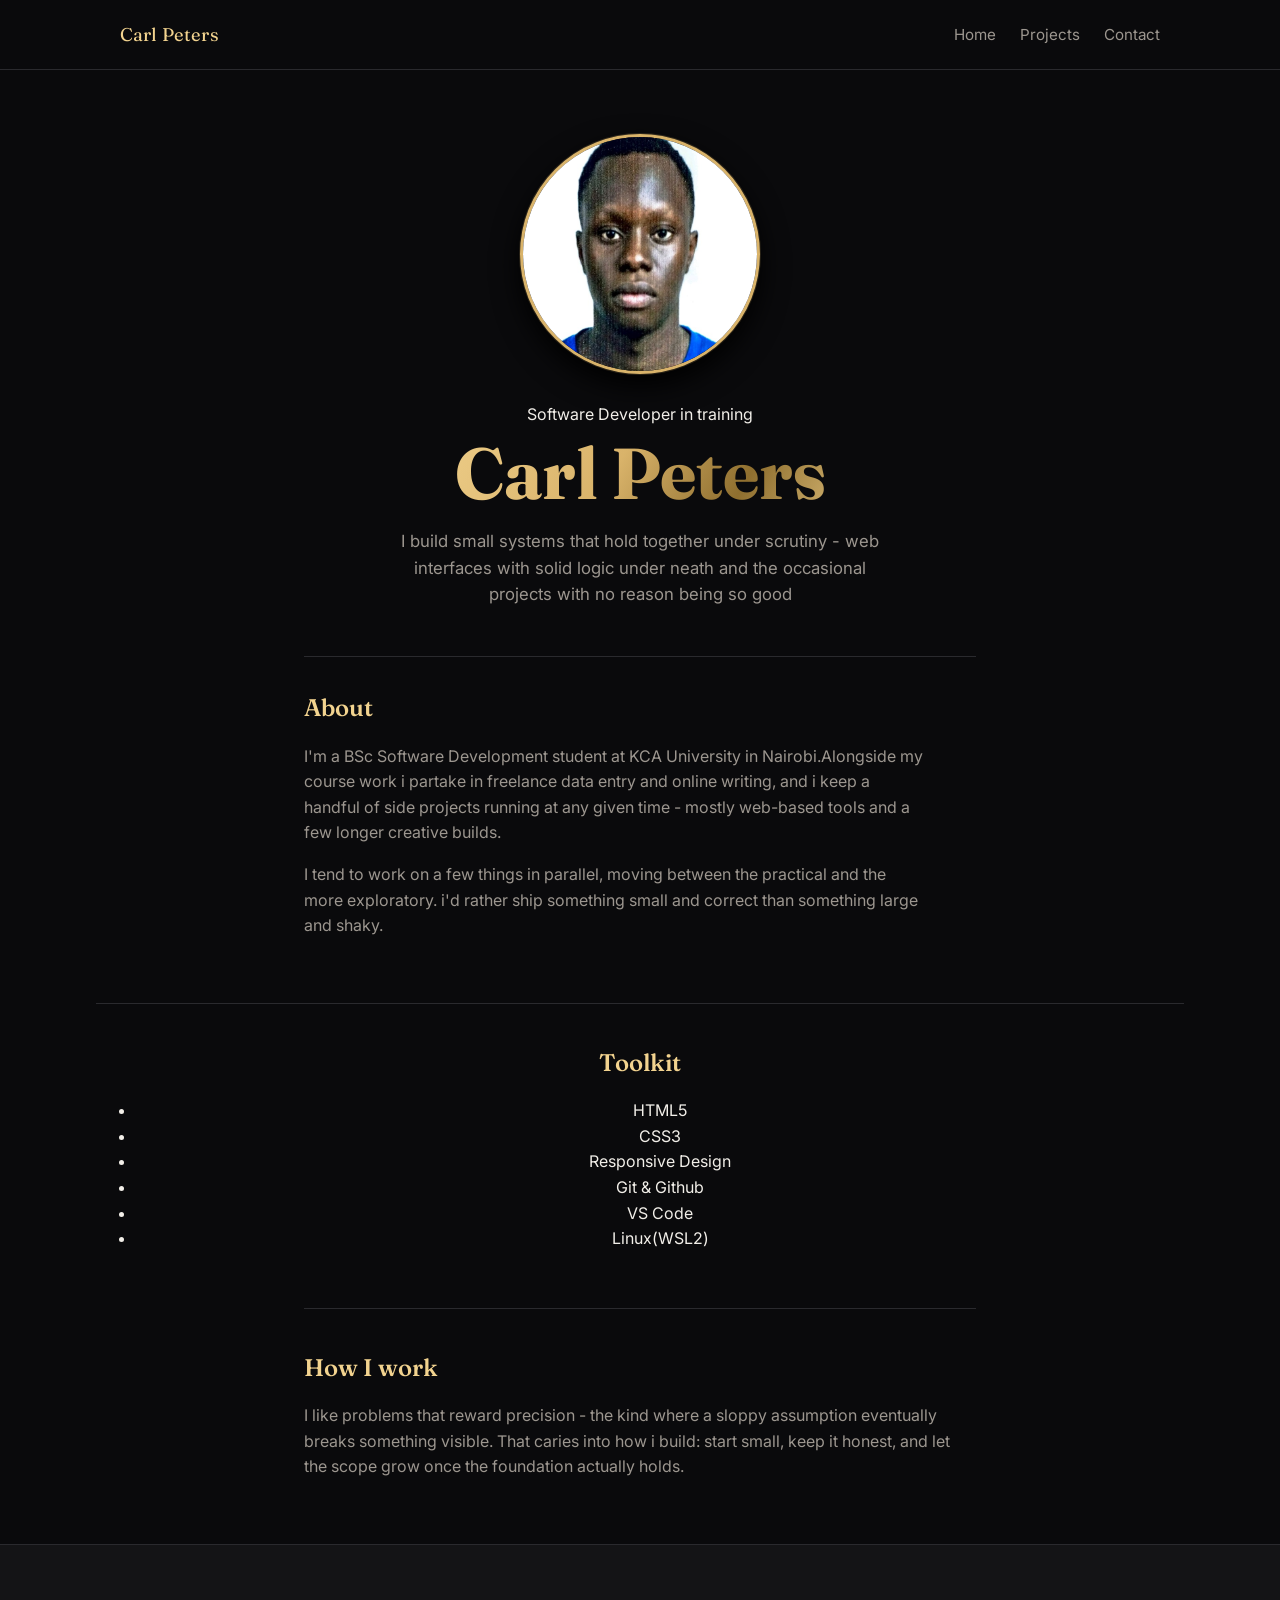
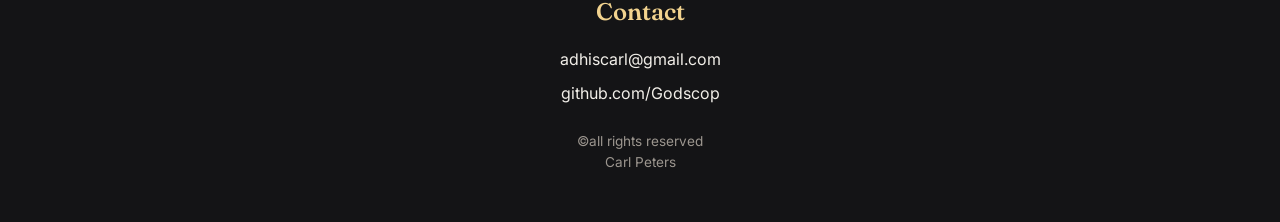
==== index.html @ 81943420 "Portfolio home page and projects catalogue" ====
<!DOCTYPE html>
<html lang="en">
<head>
<meta charset="UTF-8"/>
<meta name="Viewport" content="width=device-width, initial-scale=1.0" />
<title>Carl Peters - Software Developer</title>
<meta name="description" content="Portfolio of Carl Peters, a Software Development at KCA University,Nairobi ,Kenya" />
<link rel="preconnect" href="https://fonts.googleapis.com" />
<link rel="preconnect" href="https://fonts.gstatic.com" crossorigin />
<link href="https://fonts.googleapis.com/css2?family=Fraunces:opz,wght@9..144,380;9..144,560&family=Inter:wght@400;500;600&display=swap" rel="stylesheet" />
<link rel="stylesheet" href="style.css" />
</head>
<body>
<a class="skip-link" href="#main">Skip to content</a>

<header class="site-header">
  <div class="wrap header-inner">
    <a class="wordmark" href="#top">Carl Peters</a>
        <nav aria-label="Primary">
            <ul>
                <li><a href="#top">Home</a></li>
                <li><a href="projects.html">Projects</a></li>
                <li><a href="#contact">Contact</a></li>
            </ul>
        </nav>
  </div>
</header>

<main id="main">
    <section id="top" class="hero wrap">
        <div class="hero-text">
            <p class="eyebrow">Software Developer in training</p>
            <h1><b>Carl Peters</b></h1>
            <p class="hero-lede">I build small systems that hold together under scrutiny - web interfaces with solid logic under neath and the occasional projects with no reason being so good</p>
        </div>
        <div class="hero-photo">
            <img src="assets/profile.jpg" alt="Potrait of Carl Peters" width="220" height="220" />
        </div>
    </section>

    <section id="about" class="about wrap">
        <h2>About</h2>
        <p>I'm a BSc Software Development student at KCA University in Nairobi.Alongside my course work i partake in freelance data entry and online writing, and i keep a handful of side projects running at any given time - mostly web-based tools and a few longer creative builds.</p>
        <p>I tend to work on a few things in parallel, moving between the practical and the more exploratory. i'd rather ship something small and correct than something large and shaky.</p>
    </section>

    <section id="skills" class="skills wrap">
        <h2>Toolkit</h2>
        <ul class="skill-tags">
            <li>HTML5</li>
            <li>CSS3</li>
            <li>Responsive Design</li>
            <li>Git &amp; Github</li>
            <li>VS Code</li>
            <li>Linux(WSL2)</li>
        </ul>
    </section>

    <section id="approach" class="approach wrap">
        <h2>How I work</h2>
        <p>I like problems that reward precision - the kind where a sloppy assumption eventually breaks something visible. That caries into how i build: start small, keep it honest, and let the scope grow once the foundation actually holds.</p>
    </section>
</main>

<footer id="contact" class="site-footer">
    <div class="wrap footer-inner">
        <h2>Contact</h2>
        <ul class="contact-list">
            <li><a href="malito:your.email@example.com">adhiscarl@gmail.com</a></li>
            <li><a href="https://github.com/Godscop" target="_blank" rel="noopener noreferrer">github.com/Godscop</a> </li>
        </ul>
        <p class="fine-print">&copy;all rights reserved<br>Carl Peters</p>
    </div>
</footer>

</body>
</html>
---- style.css ----
:root {
    --bg: #0a0a0c;
    --surface: #141416;
    --text: #f2efe9;
    --text-muted: #9c968f;
    --gold: #d9b36a;
    --gold-bright: #f2d38f;
    --gold-deep: #8f6f2f;
    --rule: #2a2a2e;
    --font-display: 'Fraunces', Georgia, serif;
    --font-body: 'Inter', -apple-system, BlinkMacSystemFont, sans-serif;
    --measure: 62ch;
}
* {box-sizing: border-box; }
html {scroll-behavior: smooth; }

body{
    margin: 0;
    background: var(--bg);
    color: var(--text);
    font-family: var(--font-body);
    line-height: 1.6;
}

.skip-link{
    position: absolute;
    left: -999px;
    top: 0;
    background: var(--gold);
    color: #0a0a0c;
    padding: 0.75rem 1rem;
    z-index: 100;
}
.skip-link:focus {
    left: 1rem;
    top: 1rem;
}

a { color: inherit; }
a:focus-visible,
button:focus-visible{
    outline: 2px solid var(--gold);
    outline-offset: 3px;
}

.wrap{
    max-width: 68rem;
    margin: 0 auto;
    padding:0 1.5rem;
}

/*Header / nav */
.site-header{
    border-bottom: 1px solid var(--rule);
    padding: 1.25rem 0;
}
.header-inner{
    display: flex;
    flex-wrap: wrap;
    align-items:center;
    justify-content: space-between;
    gap: 0.75rem;
}
.wordmark{
    font-family: var(--font-display);
    font-size: 1.15rem;
    text-decoration: none;
    color: var(--gold-bright);
    letter-spacing: 0.01rem;
}
nav ul{
    list-style: none;
    display: flex;
    gap: 1.5rem;
    margin: 0;
    padding: 0;
}
nav a{
    text-decoration: none;
    color: var(--text-muted);
    font-size: 0.95rem;
    transition: color 0.15s ease;
}
nav a:hover,
nav a:focus-visible {color: var(--gold); }

/* Hero */
.hero {
    display: flex;
    flex-direction: column-reverse;
    align-items: center;
    text-align: center;
    gap: 1.75rem;
    padding: 4rem 0 3rem;
}
.eyebrow{
    color: var(--accent);
    font-size: 1rem;
    margin: 0 0 0.5rem;
}
h1{
    font-family: var(--font-display);
    font-size: clamp(2.25rem, 9vw, 4.5rem);
    font-weight: 560;
    margin: 0 0 1rem;
    line-height: 1.05;
    color: var(--gold);
    background: linear-gradient(120deg, var(--gold-bright), var(--gold) 45%, var(--gold-deep) 70%, var(--gold-bright));
    -webkit-background-clip: text;
    background-clip: text;
    -webkit-text-fill-color: transparent;
}
.hero-lede{
    color: var(--text-muted);
    font-size: 1.05rem;
    max-width: 46ch;
    margin: 0 auto;
}
.hero-photo img{
    display: block;
    width: 180px;
    height: 180px;
    object-fit: cover;
    border: 3px solid var(--gold);
    border-radius: 50%;
    box-shadow: 0 0 0 1px rgba(217, 179, 106, 0.18), 0 12px 28px rgba(0, 0, 0.6);
}    
/* Section headings */
h2{
    font-family: var(--font-display);
    font-size: 1.5rem;
    font-weight: 560;
    margin: 0 0 1rem;
    color: var(--gold-bright);
}

/* About */
.about{
    padding: 2rem 0 3rem;
    border-top: 1px solid var(--rule);
    max-width: 42rem;
    margin: 0 auto;
}
.about p{ max-width: var(--measure); color: var(--text-muted); }
.about p + p {margin-top: 1rem; }

/* Skills */
.skills{
    padding: 2.5rem 0;
    border-top: 1px solid var(--rule);
    text-align: center;
}
.skills-tags{
    list-style: none;
    display: flex;
    flex-wrap: wrap;
    justify-content: center;
    gap: 0.75rem;
    margin: 0;
    padding: 0;
}
.skills-tags li {
    border: 1px solid var(--gold-deep);
    color: var(--gold-bright);
    background: rgba(217, 179,106, 0.06);
    padding: 0.4rem, 0.9rem;
    border-radius: 999px;
    font-size: 0.85rem;
}

/* Approach */
.approach {
    padding:2.5rem 0 3rem;
    border-top: 1px solid var(--rule);
    max-width: 42rem;
    margin: 0 auto;
}
.approach p { color: var(--text-muted); }

/* Footer / contact */
.site-footer{
    border-top: 1px solid var(--rule);
    padding: 3rem 0;
    background: var(--surface);
}
.footer-inner{
    display: flex;
    flex-direction: column;
    align-items: center;
    text-align: center;
}
.contact-list {
    list-style: none;
    margin: 0 0 1.5rem;
    padding: 0;
    display: flex;
    flex-direction: column;
    align-items: center;
    gap: 0.5rem;
}
.contact-list a {
    text-decoration: none;
    color: var(--text);
    border-bottom: 1px solid transparent;
    transition: border-color 0.15s ease;
}
.contact-list a:hover,
.contact-list a:focus-visible { border-color: var(--gold); }
.fine-print{ color: var(--text-muted); font-size: 0.85rem; margin: 0;}

/* Projects catalogue*/
.projects-intro{
    padding: 3.5rem 0 2rem;
    text-align: center;
    max-width: 42rem;
    margin: 0 auto;
}
.projects-intro h1 { font-size: clamp(2rem, 7vw, 3.25rem); }
.catalog{padding: 1rem 0 4rem; }
.catalog-grid{
    display: grid;
    grid-template-columns: 1fr;
    gap: 1.5rem
}
.project-card{
    border: 1px solid var(--rule);
    border-radius: 6px;
    overflow: hidden;
    background: var(--surface);
    transition: border-color 0.2s ease, transform 0.2s ease;
}
.project-card:hover,
.project-card:focus-within{
    border-color: var(--gold-deep);
    transform: translateY(-3px);
}
.project-thumb{
    aspect-ratio: 16/9;
    background: linear-gradient(135deg, #1b1b1e, #0a0a0c 60%);
    border-bottom: 1px solid var(--rule)
}
.project-thumb img{
    width: 100%;
    height: 100%;
    object-fit: cover;
    display: block;
}
.project-carl h3{
    font-family: var(--font-display);
    font-size: 1.1rem;
    margin: 1rem 1rem 0.25rem;
    color: var(--text);
}
.project-tag{margin: 0 1rem 1rem; color: var(--text-muted); font-size: 0.85rem; }

@media (prefers-reduced-motion: reduce) {
    html{scroll-behavior: auto; }
    *{ transition: none !important; }
}

/* Tablet and up: hero side by side*/
@media (min-width: 40em) {
    .hero-photo img{width:210px; height:210px;}
    .catalog-grid {grid-template-columns: repreat(2, 1fr); }
}

/* Desktop */
@media (min-width:60em){
    .hero-photo img{width: 240px; height: 240px; }
    .catalog-grid{ grid-template-columns: repeat(3, 1fr); }
}
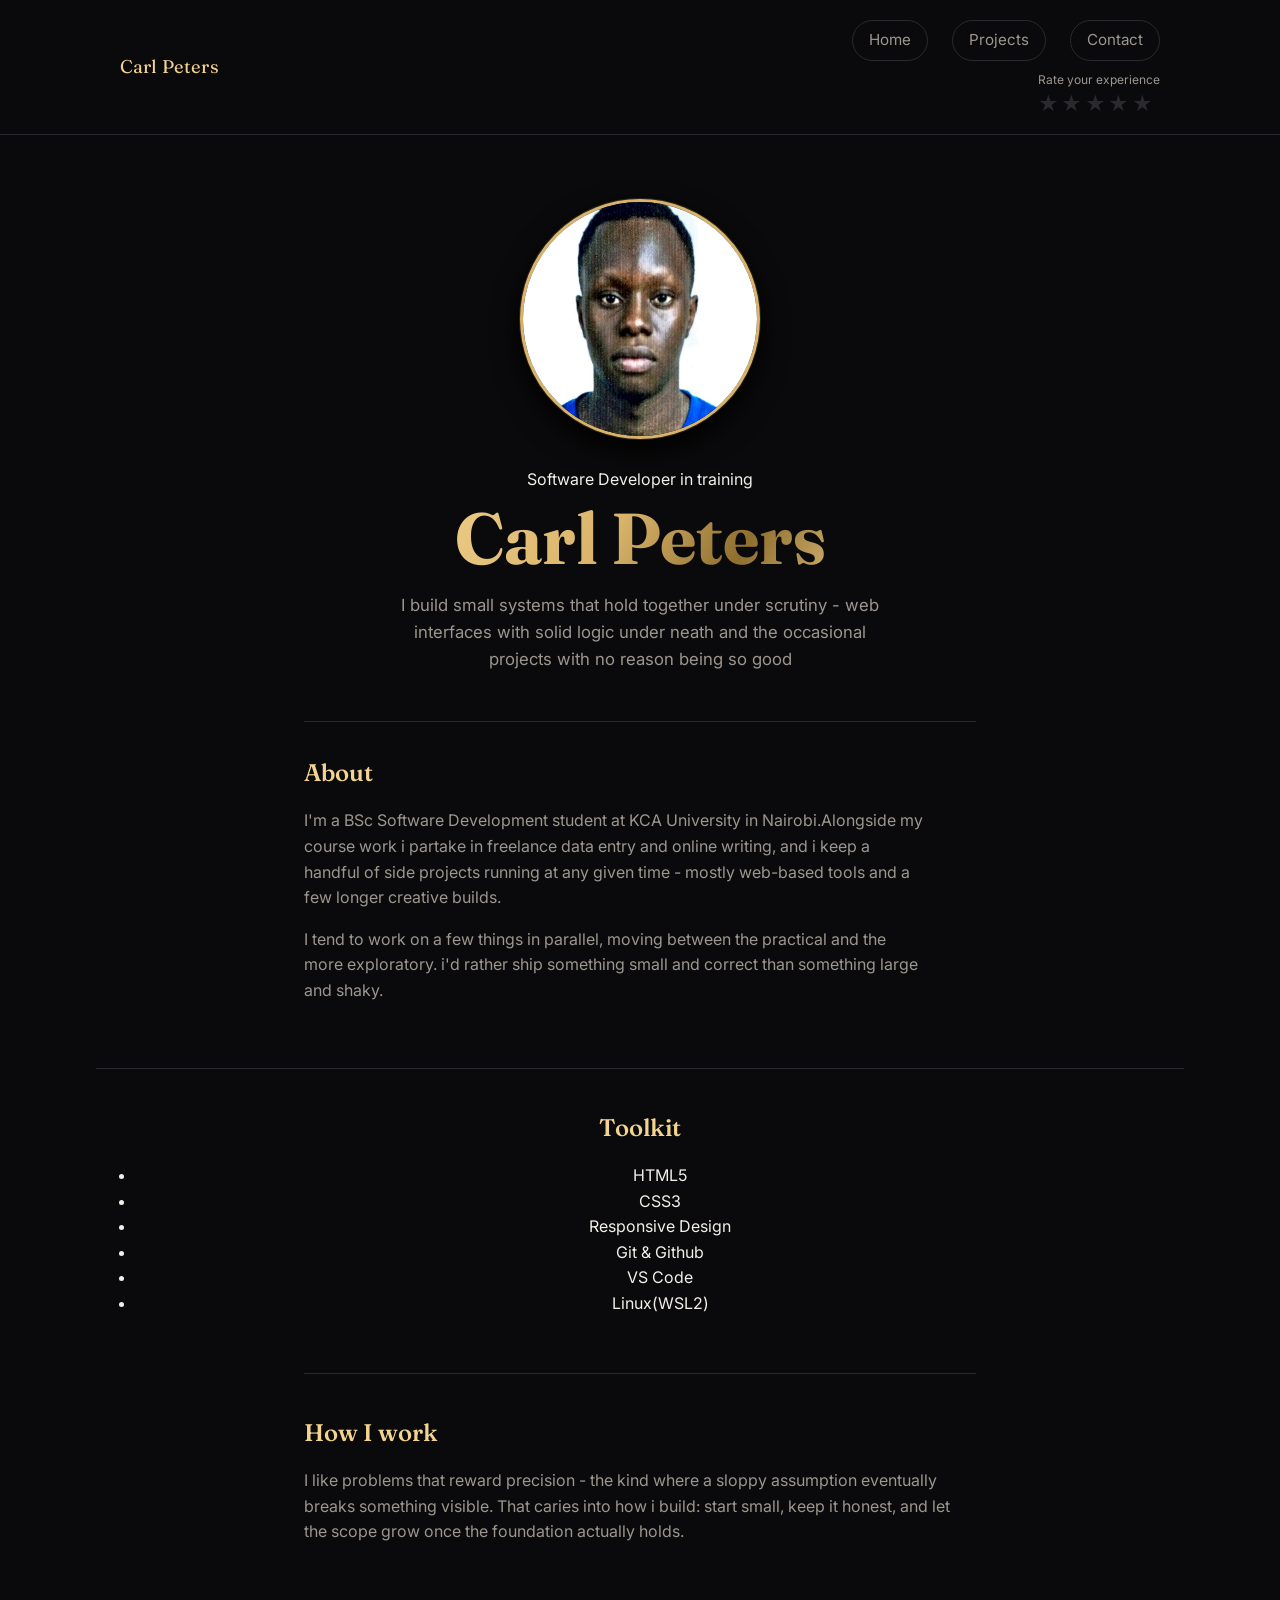
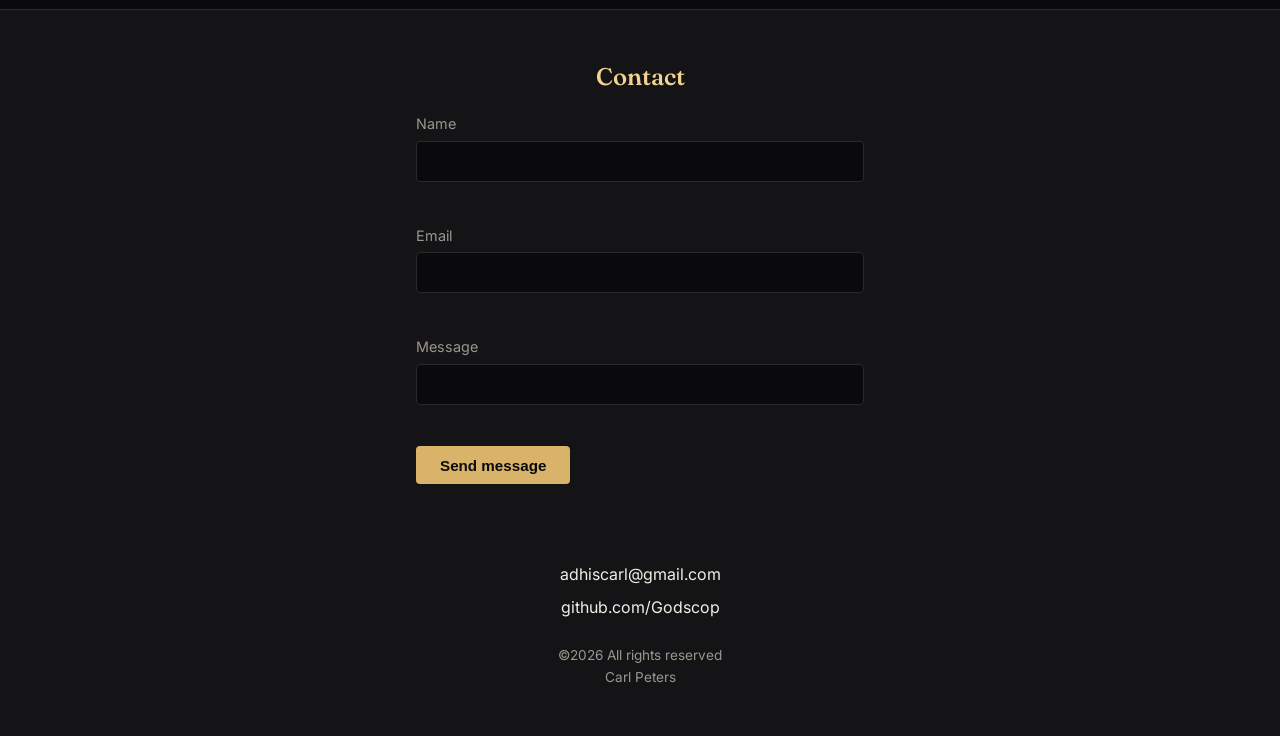
==== commit b26d4011: "modified index.html,projects.html and styles.css amd included file scripts.js that is still under pr" ====
--- a/index.html
+++ b/index.html
@@ -15,14 +15,31 @@
 
 <header class="site-header">
   <div class="wrap header-inner">
-    <a class="wordmark" href="#top">Carl Peters</a>
-        <nav aria-label="Primary">
-            <ul>
-                <li><a href="#top">Home</a></li>
-                <li><a href="projects.html">Projects</a></li>
-                <li><a href="#contact">Contact</a></li>
-            </ul>
-        </nav>
+      <a class="wordmark" href="#top">Carl Peters</a>
+      <div class="header-right">
+          <nav aria-label="Primary">
+              <ul>
+                  <li><a class="nav-btn" href="#top">Home</a></li>
+                  <li><a class="nav-btn" href="projects.html">Projects</a></li>
+                  <li><a class="nav-btn" href="#contact">Contact</a></li>
+              </ul>
+          </nav>
+          <div class="rate-me">
+              <p class="rate-me-label">Rate your experience</p>
+              <div class="star-rating">
+                  <input type="radio" id="star5" name="rating" value="5" />
+                  <label for="star5" title="5 stars">&#9733;</label>
+                  <input type="radio" id="star4" name="rating" value="4" />
+                  <label for="star4" title="4 stars">&#9733;</label>
+                  <input type="radio" id="star3" name="rating" value="3" />
+                  <label for="star3" title="3 stars">&#9733;</label>
+                  <input type="radio" id="star2" name="rating" value="2" />
+                  <label for="star2" title="2 stars">&#9733;</label>
+                  <input type="radio" id="star1" name="rating" value="1" />
+                  <label for="star1" title="1 star">&#9733;</label>
+             </div>
+         </div>
+     </div>    
   </div>
 </header>
 
@@ -65,11 +82,34 @@
 <footer id="contact" class="site-footer">
     <div class="wrap footer-inner">
         <h2>Contact</h2>
+        <form id="contact-form" class="contact-form" novalidate>
+            <div class="form-field">
+                <label for="name">Name</label>
+                <input type="text" id="name" name="name" required />
+                <span class="form-error" id="name-error" aria-live="polite"></span>
+            </div>
+
+            <div class="form-field">
+                <label for="email">Email</label>
+                <input type="email" id="email" name="email" required />
+                <span class="form-error" id="email-error" aria-live="polite"></span>
+            </div>
+
+            <div class="form-field">
+                <label for="message">Message</label>
+                <input type="message" name="message" rows="5" required></textarea>
+                <span class="form-error" id="message-error" aria-live="polite"></span>
+            </div>
+
+            <button type="submit" class="form-submit">Send message</button>
+            <p class="form-status" id="form-status" aria-live="polite"></p>
+        </form>
+        
         <ul class="contact-list">
             <li><a href="malito:your.email@example.com">adhiscarl@gmail.com</a></li>
             <li><a href="https://github.com/Godscop" target="_blank" rel="noopener noreferrer">github.com/Godscop</a> </li>
         </ul>
-        <p class="fine-print">&copy;all rights reserved<br>Carl Peters</p>
+        <p class="fine-print">&copy;2026 All rights reserved<br>Carl Peters</p>
     </div>
 </footer>
 
--- a/style.css
+++ b/style.css
@@ -83,6 +83,64 @@
 }
 nav a:hover,
 nav a:focus-visible {color: var(--gold); }
+.nav-btn{
+    display: inline-block;
+    padding:0.45rem 1rem;
+    border: 1px solid var(--rule);
+    border-radius: 999px;
+}
+.nav-btn:hover,
+.nav-btn:focus-visible{
+    border-color: var(--gold);
+    background: rgba(217, 179, 106, 0.06)
+}
+
+/* Header right column: nav on top, rating below */
+.header-right{
+    display: flex;
+    flex-direction: column;
+    align-items: flex-end;
+    gap: 0.6rem;
+}
+.rate-me{ text-align: right; }
+.rate-me-label{
+    margin: 0 0 0.3rem;
+    font-size: 0.75rem;
+    color: var(--text-muted);
+}
+.star-rating{
+    display: flex;
+    flex-direction:row-reverse;
+    justify-content: flex-end;
+    gap: 0.15rem;
+}
+.star-rating input{
+    position: absolute;
+    width: 1px;
+    height: 1px;
+    overflow: hidden;
+    clip: rect(0, 0, 0, 0);
+    white-space: nowrap;
+    border: 0;
+    padding: 0;
+    margin: -1px;
+}
+.star-rating label {
+    cursor: pointer;
+    font-size: 1.25rem;
+    line-height: 1;
+    color: var(--rule);
+    transition: color 0.15s ease;
+}
+.star-rating label:hover,
+.star-rating label:hover ~ label,
+.star-rating input:checked ~ label{
+    color: var(--gold);
+}
+.star-rating input:focus-visible + label {
+    outline: 2px solid var(--gold);
+    outline-offset: 2px;
+}
 
 /* Hero */
 .hero {
@@ -167,6 +225,47 @@
     border-radius: 999px;
     font-size: 0.85rem;
 }
+.skills-detail{
+    padding: 2.5rem 0;
+    border-top: 1px solid var(--rule);
+    max-width:32rem;
+    margin: 0 auto;
+}
+.skill-bars{
+    list-style: none;
+    margin: 0;
+    padding: 0;
+    display: flex;
+    flex-direction: column;
+    gap: 1rem;
+}
+.skill-row-top {
+    display: flex;
+    justify-content: space-between;
+    font-size: 0.9rem;
+    margin-bottom: 0.35rem;
+}
+.skill-name{color: var(--text); }
+.skill-level{color: var(--text-muted); }
+.skill-bar {
+    width: 100%;
+    height: 8px;
+    background: var(--surface);
+    border: 1px solid var(--rule);
+    border-radius: 999px;
+    overflow: hidden;
+}
+.skill-fill{
+    height: 100%;
+    background: linear-gradient(90deg, var(--gold-deep), var(--gold-bright));
+    border-radius: 999px 0 0 999px;
+}
+.lvl-90 {width: 90%; }
+.lvl-85 {width: 85%; }
+.lvl-80 {width: 80%; }
+.lvl-70 {width: 70%; }
+.lvl-65 {width: 65%; }
+.lvl-25 {width: 25%; }
 
 /* Approach */
 .approach {
@@ -207,6 +306,72 @@
 .contact-list a:hover,
 .contact-list a:focus-visible { border-color: var(--gold); }
 .fine-print{ color: var(--text-muted); font-size: 0.85rem; margin: 0;}
+
+/*Contact form*/
+.contact-form{
+    width: 100%;
+    max-width: 28rem;
+    margin: 0 auto 2rem;
+    text-align: left;
+}
+.form-field{
+    display: flex;
+    flex-direction:column;
+    gap: 0.35rem;
+    margin-bottom: 1.25rem;
+}
+.form-field label{
+    font-size: 0.9rem;
+    color:var(--text-muted)
+}
+.form-field input,
+.form-field textarea {
+    width: 100%;
+    background: var(--bg);
+    border: 1px solid var(--rule);
+    border-radius: 4px;
+    padding: 0.6rem 0.75rem;
+    color: var(--text);
+    font-family: var(--font-body);
+    font-size: 1rem;
+}
+.form-field textarea{
+    resize: vertical;
+    min-height: 8rem;
+}
+.form-field input:focus,
+.form-field textarea:focus{
+    outline: 2px solid var(--gold);
+    outline-offset: 1px;
+    border-color: var(--gold);
+}
+.form-error {
+    display: block;
+    color: #e08a8a;
+    font-size: 0.8rem;
+    min-height: 1rem;
+}
+.form-submit{
+    background: var(--gold);
+    color: #0a0a0c;
+    border: none;
+    border-radius: 4px;
+    padding: 0.65rem 1.5rem;
+    font-size: 0.95rem;
+    font-weight: 600;
+    cursor: pointer;
+    transition: background 0.15s ease;
+}
+.form-submit:hover,
+.form-submit:focus-visible{
+    background: var(--gold-bright);
+}
+.form-status {
+    margin-top: 0.75rem;
+    color: var(--gold-bright);
+    font-size: 0.9rem;
+    min-height: 1.2rem;
+}
 
 /* Projects catalogue*/
 .projects-intro{
@@ -245,13 +410,59 @@
     object-fit: cover;
     display: block;
 }
-.project-carl h3{
+.project-body{ padding: 1rem 1.25rem 1.25rem; }
+.project-body h3{
     font-family: var(--font-display);
     font-size: 1.1rem;
-    margin: 1rem 1rem 0.25rem;
+    margin: 0 0 0.5rem;
     color: var(--text);
 }
-.project-tag{margin: 0 1rem 1rem; color: var(--text-muted); font-size: 0.85rem; }
+.project-desc{
+    color: var(--text-muted);
+    font-size: 0.9rem;
+    margin: 0 0 0.75rem;
+}
+.project-tech { margin-bottom: 0.75rem; }
+.project-links {display: flex; gap: 1rem; flex-wrap: wrap; }
+.project-link {
+    color: var(--gold-bright);
+    text-decoration: none;
+    font-size: 0.9rem;
+    border-bottom: 1px solid transparent;
+    transition: border-color 0.15s ease;
+}
+.project-link:hover,
+.project-link:focus-visible { border-color: var(--gold); }
+
+/* Services */
+.services {
+    padding:2.5rem 0 3.5rem;
+    border-top: 1px solid var(--rule);
+    text-align: center;
+}
+.service-grid{
+    display:grid;
+    grid-template-columns: 1fr;
+    gap: 1.5rem;
+    margin-top: 1.5rem;
+    text-align: left;
+}
+.service-card{
+    border: 1px solid var(--rule);
+    border-radius: 6px;
+    background: var(--surface);
+    padding: 1.25rem 1.5rem;
+}
+.service-card h3{
+    font-family: var(--font-display);
+    font-size: 1.05rem;
+    color: var(--gold-bright);
+    margin: 0 0 0.5rem;
+}
+.service-card p{
+    color: var(--text-muted);
+    margin: 0;
+}
 
 @media (prefers-reduced-motion: reduce) {
     html{scroll-behavior: auto; }
@@ -262,10 +473,12 @@
 @media (min-width: 40em) {
     .hero-photo img{width:210px; height:210px;}
     .catalog-grid {grid-template-columns: repreat(2, 1fr); }
+    .services-grid {grid-template-columns: repreat(2, 1fr); }
 }
 
 /* Desktop */
 @media (min-width:60em){
     .hero-photo img{width: 240px; height: 240px; }
     .catalog-grid{ grid-template-columns: repeat(3, 1fr); }
+    .services-grid{ grid-template-columns: repeat(3, 1fr); }
 }
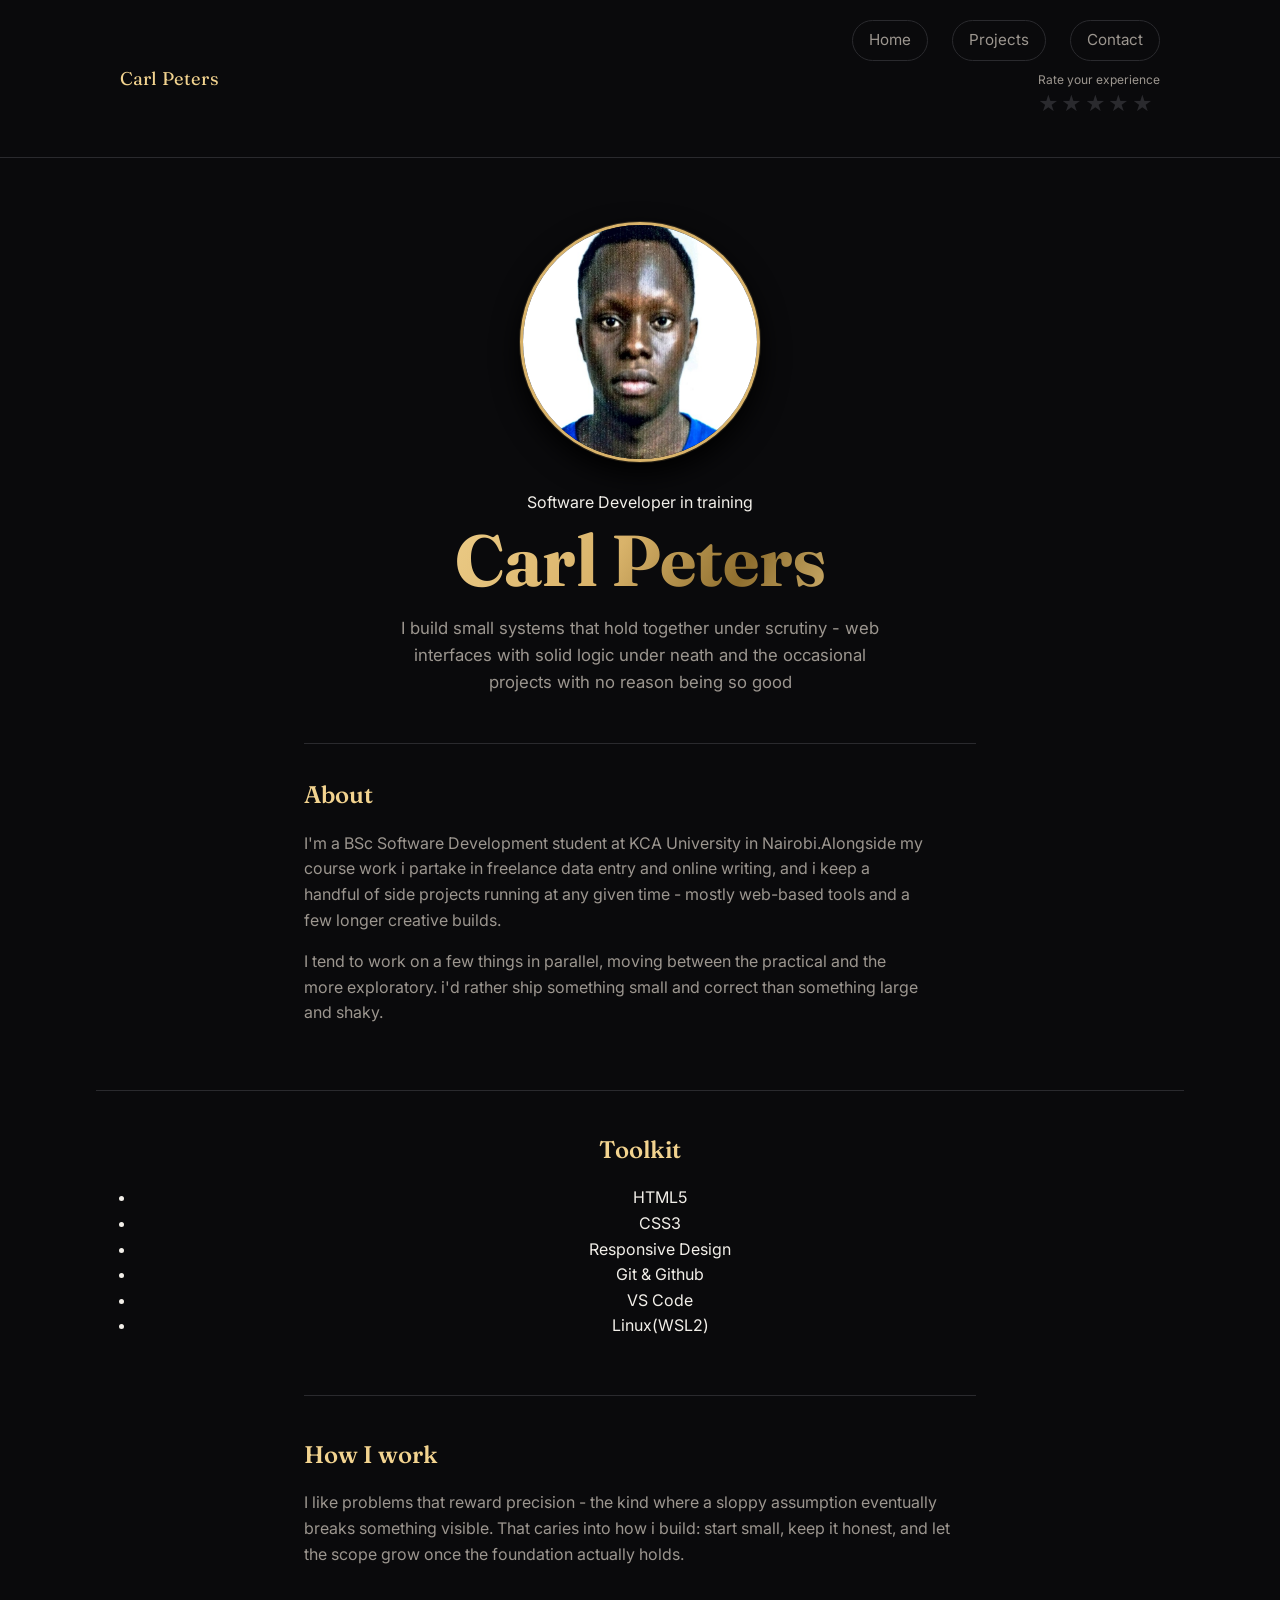
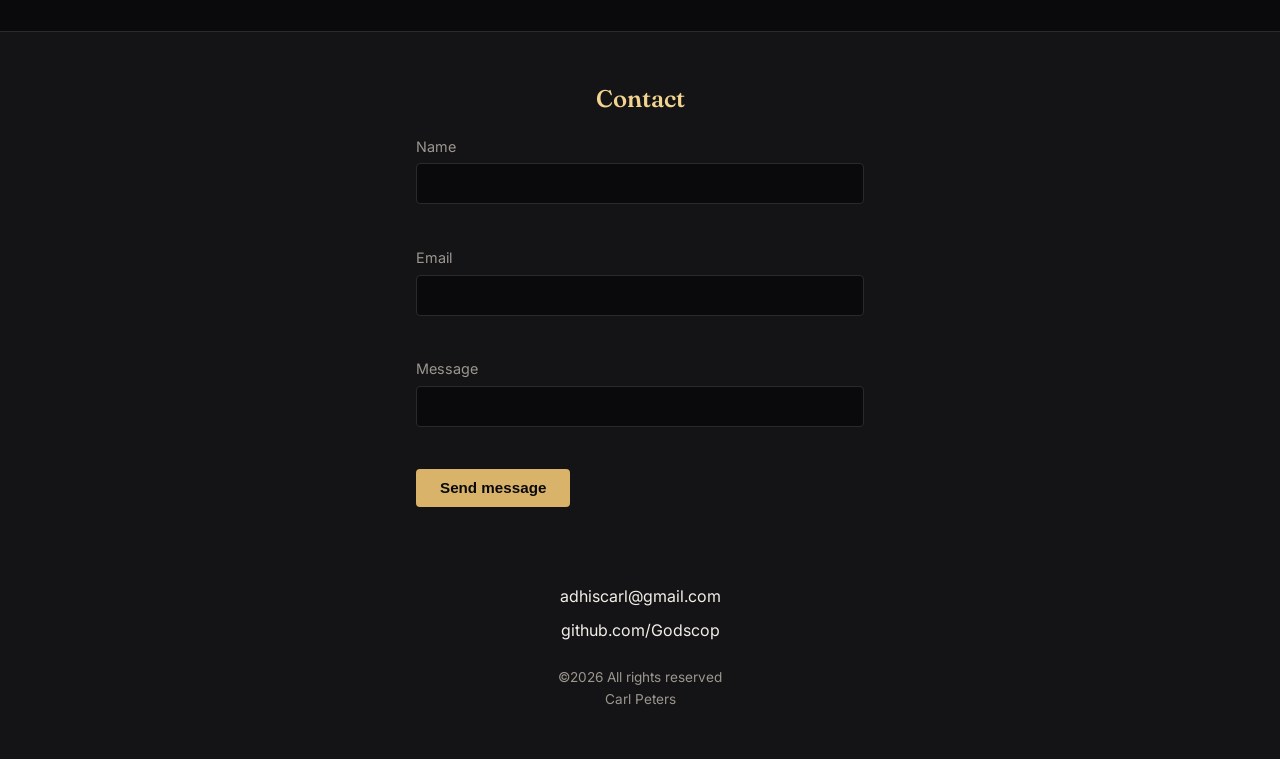
==== commit f5e2c262: "modified index.html,projects.html and styles.css and completed scripts.js,to add the element of inte" ====
--- a/index.html
+++ b/index.html
@@ -7,7 +7,7 @@
 <meta name="description" content="Portfolio of Carl Peters, a Software Development at KCA University,Nairobi ,Kenya" />
 <link rel="preconnect" href="https://fonts.googleapis.com" />
 <link rel="preconnect" href="https://fonts.gstatic.com" crossorigin />
-<link href="https://fonts.googleapis.com/css2?family=Fraunces:opz,wght@9..144,380;9..144,560&family=Inter:wght@400;500;600&display=swap" rel="stylesheet" />
+<link href="https://fonts.googleapis.com/css2?family=Fraunces:opsz,wght@9..144,380;9..144,560&family=Inter:wght@400;500;600&display=swap" rel="stylesheet" />
 <link rel="stylesheet" href="style.css" />
 </head>
 <body>
@@ -38,6 +38,7 @@
                   <input type="radio" id="star1" name="rating" value="1" />
                   <label for="star1" title="1 star">&#9733;</label>
              </div>
+             <p class="rate-message" id="rate-message" aria-live="polite"></p>
          </div>
      </div>    
   </div>
@@ -106,12 +107,13 @@
         </form>
         
         <ul class="contact-list">
-            <li><a href="malito:your.email@example.com">adhiscarl@gmail.com</a></li>
+            <li><a href="mailto:adhiscarl@gmail.com">adhiscarl@gmail.com</a></li>
             <li><a href="https://github.com/Godscop" target="_blank" rel="noopener noreferrer">github.com/Godscop</a> </li>
         </ul>
         <p class="fine-print">&copy;2026 All rights reserved<br>Carl Peters</p>
     </div>
 </footer>
-
+<div id="toast" class="toast" role="status" aria-live="polite"></div>
+<script src="scripts.js"></script>
 </body>
 </html>
--- a/style.css
+++ b/style.css
@@ -140,6 +140,73 @@
 .star-rating input:focus-visible + label {
     outline: 2px solid var(--gold);
     outline-offset: 2px;
+}
+
+.star-rating input:disabled ~ label{
+    cursor: not-allowed;
+    opacity: 0.35;
+}
+
+/* Toast popup - center of screen */
+.toast{
+    position: fixed;
+    top: 50%;
+    left: 50%;
+    max-width: 90vw;
+    width: max-content;
+    text-align: center;
+    background: var(--surface);
+    border: 1px solid var(--gold-deep);
+    color: var(--text);
+    padding: 1rem 1.75rem;
+    border-radius: 10px;
+    font-size: 1rem;
+    box-shadow: 0 20px 50px rgba(0, 0, 0, 0.6);
+    opacity: 0;
+    pointer-events: none;
+    transform: translate(-50%, -50%) scale(0.9);
+    transition: opacity 0.4s ease, transform 0.4s ease;
+    z-index: 1000;
+}
+.toast.show{
+    opacity: 1;
+    transform: translate(-50%, -50%) scale(1);
+}
+.toast.fly-out{
+    opacity: 0;
+    transform: translate(calc(-50% + var(--dx, 0px)), calc(-50% + var(dy, 0px))) scale(0.15);
+    transition: opacity 0.6s ease, transform 0.6s ease;
+}
+
+/* Confetti */
+.confetti-piece{
+    position: fixed;
+    top: 50%;
+    left: 50%;
+    width: 4px;
+    height: 7px;
+    opacity: 0;
+    pointer-events: none;
+    z-index: 1001;
+    animation: confetti-pop cubic-bezier(0.16, 1, 0.3, 1) forwards;
+}
+@keyframes confetti-pop {
+    0%{
+        transform: translate(-50%, -50%) scale(0.2);
+        opacity: 0;
+    }
+    12%{opacity: 1;}
+    100%{
+        transform: translate(calc(-50% + var(--dx)), calc(-50% + var(--dy))) rotate(var(--rotation));
+        opacity: 0;
+    }
+}
+
+.rate-message {
+    margin: 0.4rem 0 0;
+    font-size: 0.75rem;
+    color: var(--gold-bright);
+    min-height: 1rem;
 }
 
 /* Hero */
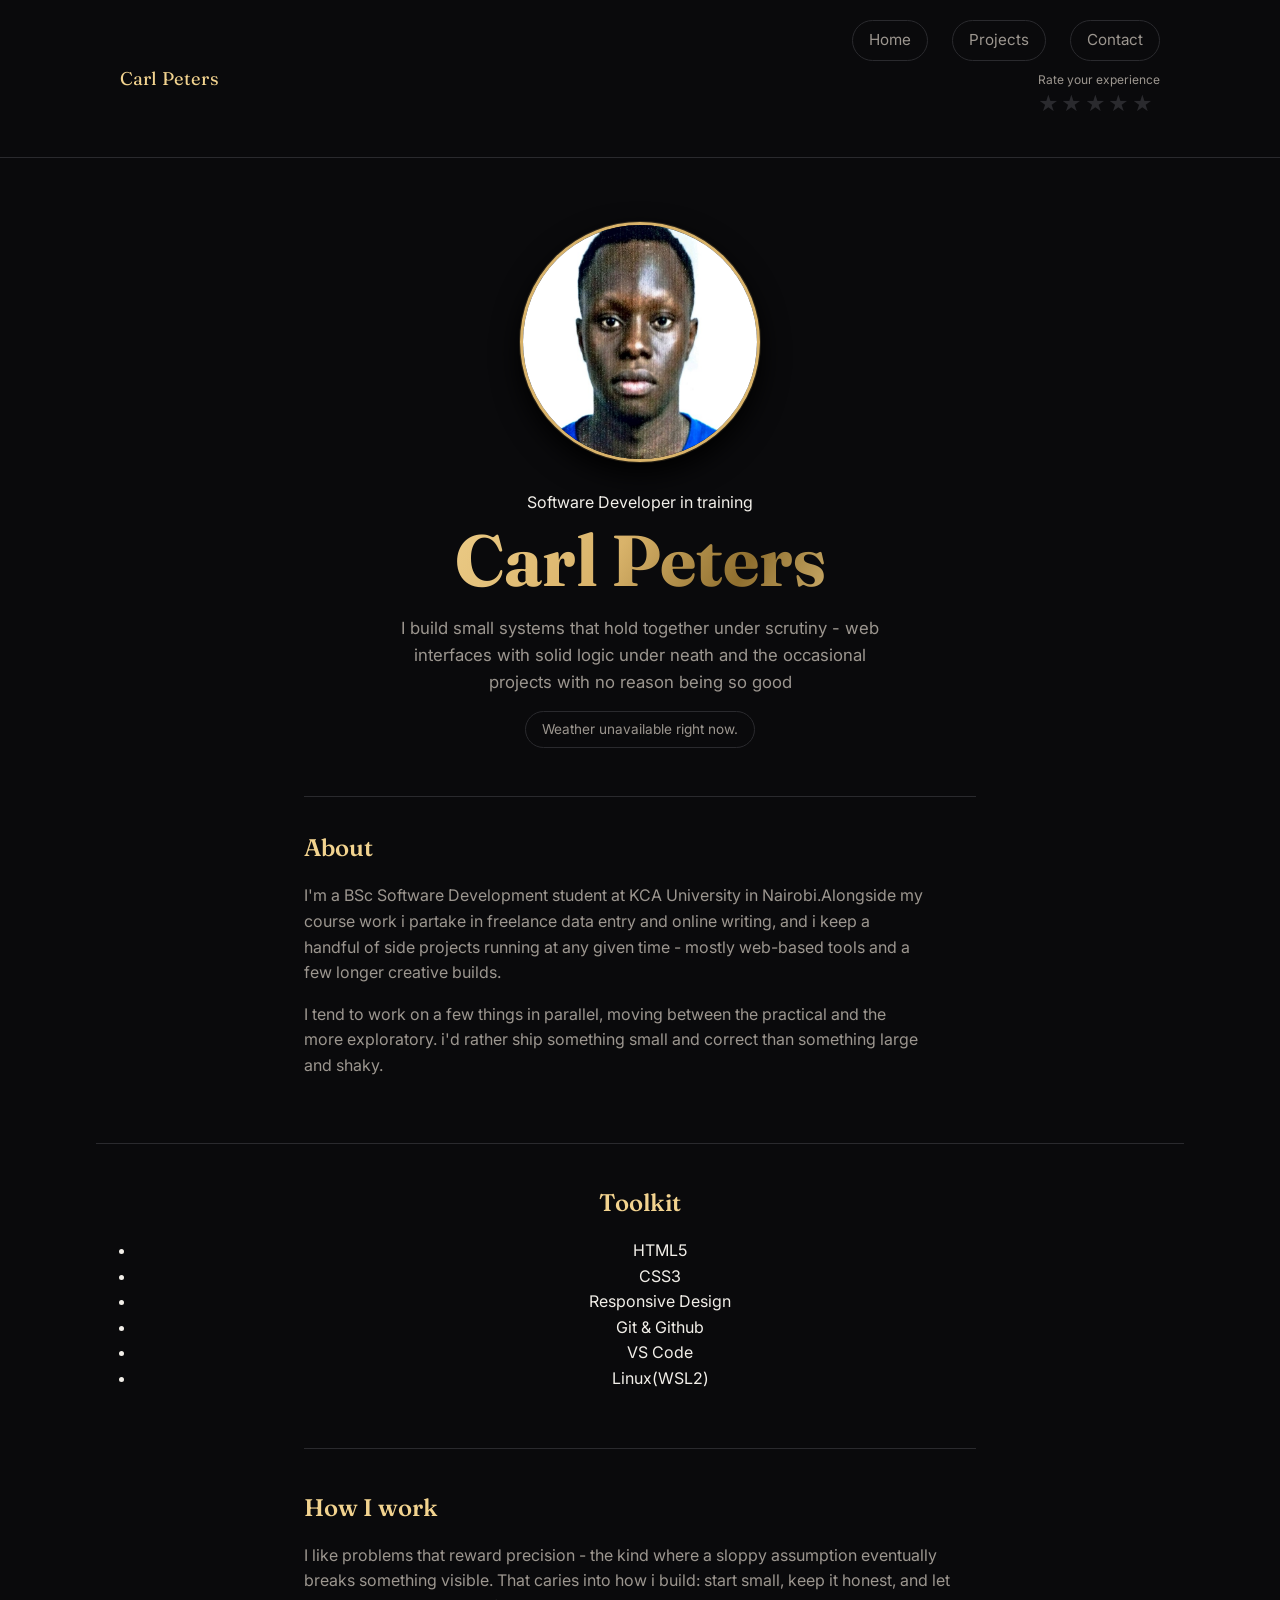
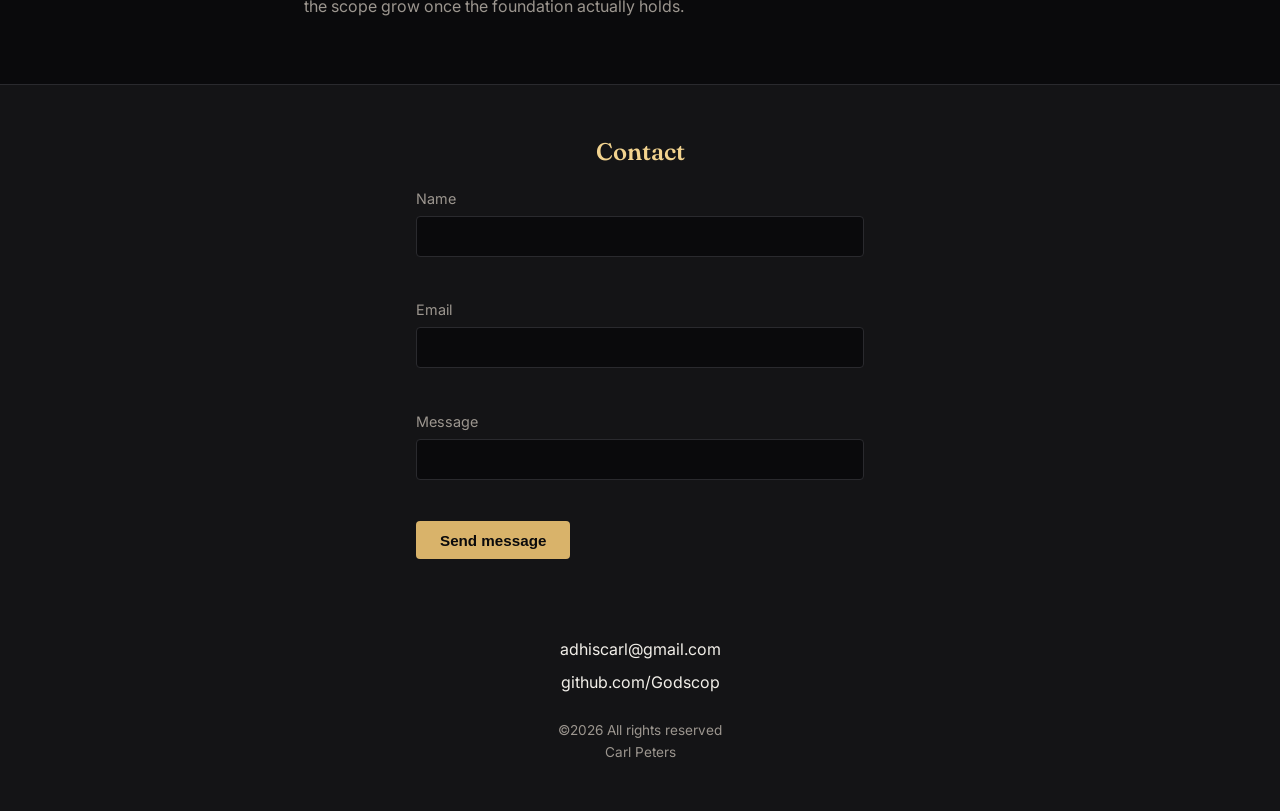
==== commit 2ad1fd4b: "Add live GitHub repos, weather, lazy loading" ====
--- a/index.html
+++ b/index.html
@@ -50,6 +50,7 @@
             <p class="eyebrow">Software Developer in training</p>
             <h1><b>Carl Peters</b></h1>
             <p class="hero-lede">I build small systems that hold together under scrutiny - web interfaces with solid logic under neath and the occasional projects with no reason being so good</p>
+            <p class="weather-chip" id="weather-status">Loading Nairobi weather…</p>
         </div>
         <div class="hero-photo">
             <img src="assets/profile.jpg" alt="Potrait of Carl Peters" width="220" height="220" />
--- a/style.css
+++ b/style.css
@@ -531,6 +531,55 @@
     margin: 0;
 }
 
+
+.weather-chip {
+  margin: 1rem auto 0;
+  display: inline-block;
+  padding: 0.4rem 1rem;
+  border: 1px solid var(--rule);
+  border-radius: 999px;
+  font-size: 0.85rem;
+  color: var(--text-muted);
+}
+
+/* Live GitHub repos */
+.github-repos {
+  padding: 2.5rem 0 3rem;
+  border-top: 1px solid var(--rule);
+}
+.repo-status {
+  color: var(--text-muted);
+  font-size: 0.9rem;
+}
+.repo-grid {
+  display: grid;
+  grid-template-columns: 1fr;
+  gap: 1.25rem;
+  margin-top: 1.5rem;
+}
+.repo-card {
+  border: 1px solid var(--rule);
+  border-radius: 6px;
+  background: var(--surface);
+  padding: 1.1rem 1.25rem;
+}
+.repo-card h3 {
+  font-family: var(--font-display);
+  font-size: 1rem;
+  margin: 0 0 0.4rem;
+  color: var(--gold-bright);
+}
+.repo-card p {
+  color: var(--text-muted);
+  font-size: 0.85rem;
+  margin: 0 0 0.5rem;
+}
+.repo-meta {
+  font-size: 0.75rem;
+  color: var(--text-muted);
+  margin: 0 0 0.6rem;
+}
+
 @media (prefers-reduced-motion: reduce) {
     html{scroll-behavior: auto; }
     *{ transition: none !important; }
@@ -539,8 +588,9 @@
 /* Tablet and up: hero side by side*/
 @media (min-width: 40em) {
     .hero-photo img{width:210px; height:210px;}
-    .catalog-grid {grid-template-columns: repreat(2, 1fr); }
-    .services-grid {grid-template-columns: repreat(2, 1fr); }
+    .catalog-grid {grid-template-columns: repeat(2, 1fr); }
+    .services-grid {grid-template-columns: repeat(2, 1fr); }
+    .repo-grid {grid-template-columns: repeat(2, 1fr); }
 }
 
 /* Desktop */
@@ -548,4 +598,5 @@
     .hero-photo img{width: 240px; height: 240px; }
     .catalog-grid{ grid-template-columns: repeat(3, 1fr); }
     .services-grid{ grid-template-columns: repeat(3, 1fr); }
+    .repo-grid{ grid-template-columns: repeat(3, 1fr); }
 }
